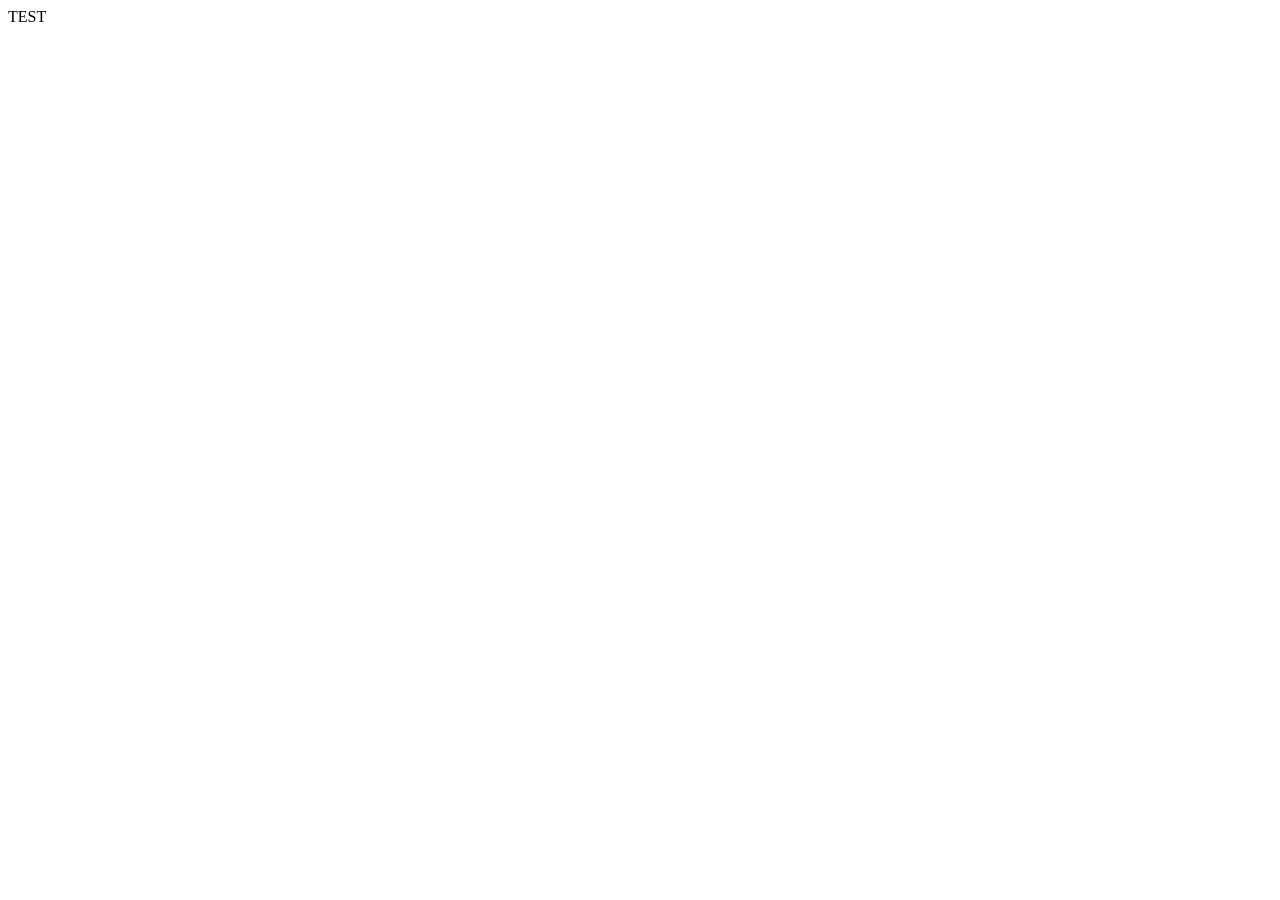
==== index.html @ 0baf4788 "initial test" ====
<!DOCTYPE html>
<html lang="en">
<head>
    <meta charset="UTF-8">
    <meta name="viewport" content="width=device-width, initial-scale=1.0">
    <title>Document</title>
</head>
<body>
    TEST
</body>
</html>
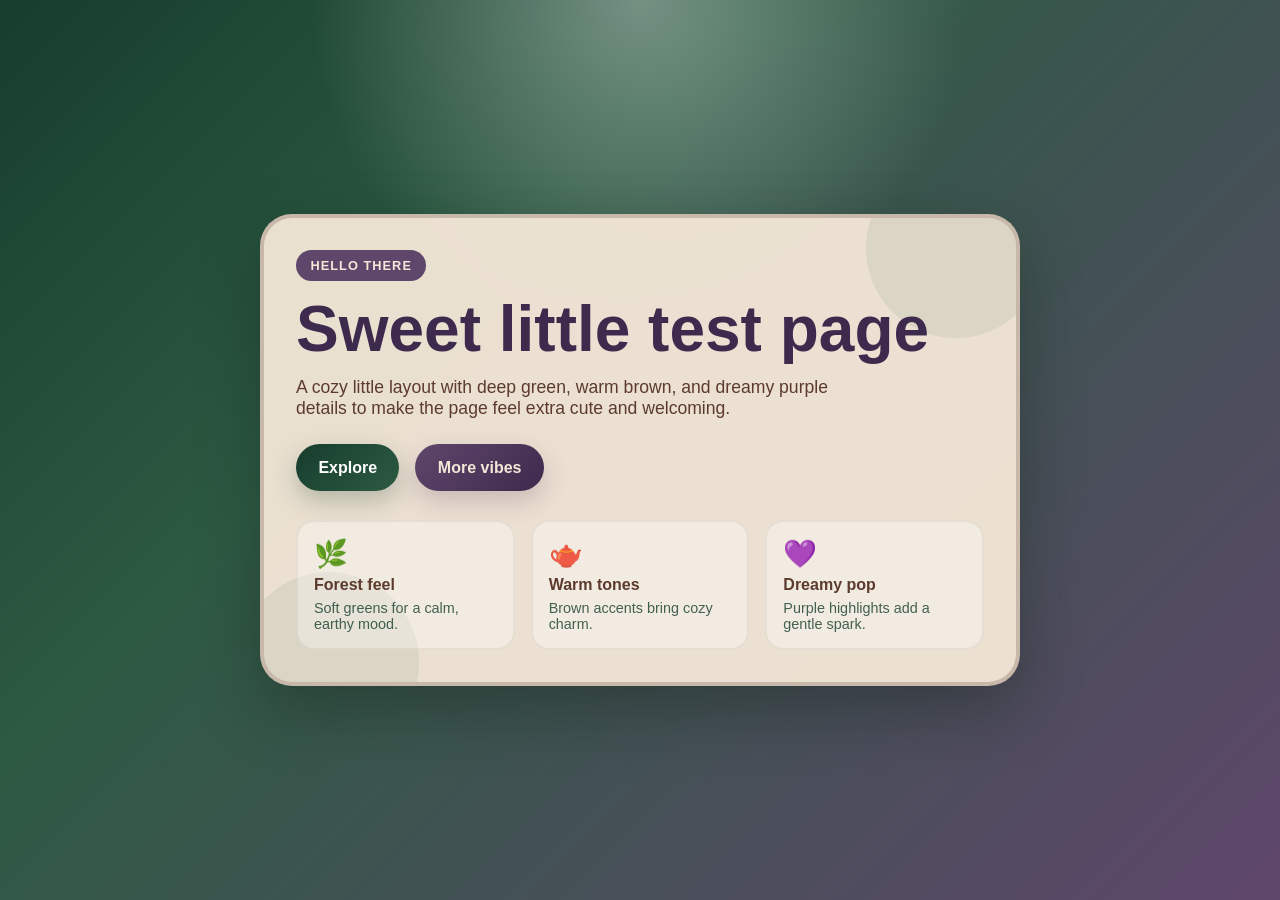
==== commit 39f48501: "test push" ====
--- a/index.html
+++ b/index.html
@@ -3,9 +3,193 @@
 <head>
     <meta charset="UTF-8">
     <meta name="viewport" content="width=device-width, initial-scale=1.0">
-    <title>Document</title>
+    <title>Cute Test Page</title>
+    <style>
+        :root {
+            --forest: #173d2d;
+            --moss: #2d5a43;
+            --sage: #a8b59d;
+            --brown: #5c3b2e;
+            --latte: #f3e7d7;
+            --purple: #5f466b;
+            --plum: #3d2a4d;
+            --blush: #e9c9d6;
+            --gold: #d9b98d;
+        }
+
+        * { box-sizing: border-box; }
+
+        body {
+            margin: 0;
+            min-height: 100vh;
+            display: grid;
+            place-items: center;
+            font-family: "Segoe UI", Tahoma, Geneva, Verdana, sans-serif;
+            background:
+                radial-gradient(circle at top, rgba(255,255,255,0.35), transparent 30%),
+                linear-gradient(135deg, var(--forest) 0%, var(--moss) 35%, var(--purple) 100%);
+            color: var(--latte);
+        }
+
+        .card {
+            width: min(90vw, 760px);
+            background: rgba(243, 231, 215, 0.96);
+            color: var(--forest);
+            border-radius: 32px;
+            padding: 2rem;
+            box-shadow: 0 25px 60px rgba(18, 28, 20, 0.35);
+            position: relative;
+            overflow: hidden;
+            border: 4px solid rgba(93, 64, 52, 0.25);
+        }
+
+        .card::before,
+        .card::after {
+            content: "";
+            position: absolute;
+            width: 180px;
+            height: 180px;
+            border-radius: 50%;
+            background: rgba(168, 181, 157, 0.25);
+        }
+
+        .card::before {
+            top: -60px;
+            right: -30px;
+        }
+
+        .card::after {
+            bottom: -70px;
+            left: -25px;
+        }
+
+        .content {
+            position: relative;
+            z-index: 1;
+        }
+
+        .badge {
+            display: inline-block;
+            background: var(--purple);
+            color: var(--latte);
+            padding: 0.5rem 0.9rem;
+            border-radius: 999px;
+            font-size: 0.8rem;
+            font-weight: 700;
+            letter-spacing: 0.08em;
+            text-transform: uppercase;
+            margin-bottom: 1rem;
+        }
+
+        h1 {
+            margin: 0;
+            font-size: clamp(2.2rem, 5vw, 4rem);
+            line-height: 1;
+            color: var(--plum);
+        }
+
+        .subtitle {
+            margin: 1rem 0 1.6rem;
+            font-size: 1.1rem;
+            color: var(--brown);
+            max-width: 36rem;
+        }
+
+        .buttons {
+            display: flex;
+            flex-wrap: wrap;
+            gap: 1rem;
+            margin-bottom: 1.8rem;
+        }
+
+        .button {
+            display: inline-flex;
+            align-items: center;
+            justify-content: center;
+            text-decoration: none;
+            padding: 0.9rem 1.4rem;
+            border-radius: 999px;
+            font-weight: 700;
+            transition: transform 0.2s ease, box-shadow 0.2s ease;
+        }
+
+        .button:hover {
+            transform: translateY(-2px);
+        }
+
+        .button.primary {
+            background: linear-gradient(135deg, var(--forest), var(--moss));
+            color: white;
+            box-shadow: 0 10px 25px rgba(23, 61, 45, 0.25);
+        }
+
+        .button.secondary {
+            background: linear-gradient(135deg, var(--purple), var(--plum));
+            color: var(--latte);
+            box-shadow: 0 10px 25px rgba(95, 70, 107, 0.25);
+        }
+
+        .features {
+            display: grid;
+            grid-template-columns: repeat(auto-fit, minmax(170px, 1fr));
+            gap: 1rem;
+        }
+
+        .feature {
+            background: rgba(255, 255, 255, 0.35);
+            border: 2px solid rgba(93, 64, 52, 0.08);
+            border-radius: 18px;
+            padding: 1rem;
+        }
+
+        .feature .icon {
+            font-size: 1.7rem;
+            margin-bottom: 0.4rem;
+        }
+
+        .feature h3 {
+            margin: 0 0 0.4rem;
+            font-size: 1rem;
+            color: var(--brown);
+        }
+
+        .feature p {
+            margin: 0;
+            font-size: 0.9rem;
+            color: rgba(23, 61, 45, 0.8);
+        }
+    </style>
 </head>
 <body>
-    TEST
+    <main class="card">
+        <div class="content">
+            <div class="badge">hello there</div>
+            <h1>Sweet little test page</h1>
+            <p class="subtitle">A cozy little layout with deep green, warm brown, and dreamy purple details to make the page feel extra cute and welcoming.</p>
+
+            <div class="buttons">
+                <a href="#" class="button primary">Explore</a>
+                <a href="#" class="button secondary">More vibes</a>
+            </div>
+
+            <section class="features">
+                <article class="feature">
+                    <div class="icon">🌿</div>
+                    <h3>Forest feel</h3>
+                    <p>Soft greens for a calm, earthy mood.</p>
+                </article>
+                <article class="feature">
+                    <div class="icon">🫖</div>
+                    <h3>Warm tones</h3>
+                    <p>Brown accents bring cozy charm.</p>
+                </article>
+                <article class="feature">
+                    <div class="icon">💜</div>
+                    <h3>Dreamy pop</h3>
+                    <p>Purple highlights add a gentle spark.</p>
+                </article>
+            </section>
+        </div>
+    </main>
 </body>
 </html>
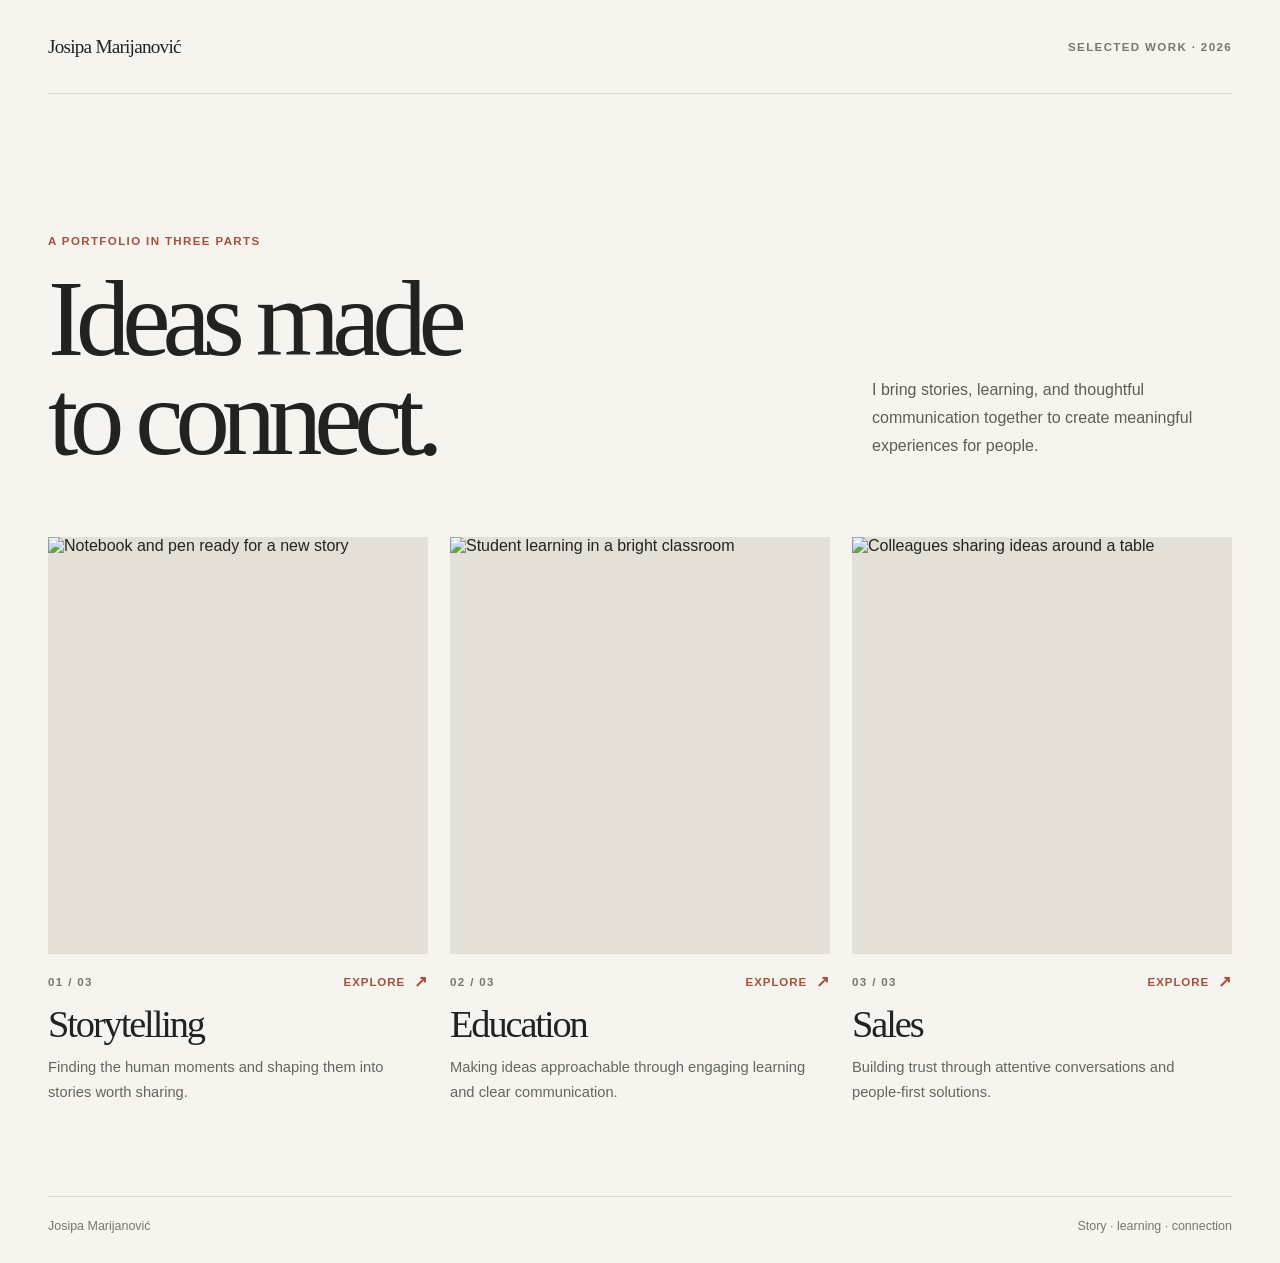
==== commit d1dc277d: "first page example" ====
--- a/index.html
+++ b/index.html
@@ -3,193 +3,70 @@
 <head>
     <meta charset="UTF-8">
     <meta name="viewport" content="width=device-width, initial-scale=1.0">
-    <title>Cute Test Page</title>
-    <style>
-        :root {
-            --forest: #173d2d;
-            --moss: #2d5a43;
-            --sage: #a8b59d;
-            --brown: #5c3b2e;
-            --latte: #f3e7d7;
-            --purple: #5f466b;
-            --plum: #3d2a4d;
-            --blush: #e9c9d6;
-            --gold: #d9b98d;
-        }
-
-        * { box-sizing: border-box; }
-
-        body {
-            margin: 0;
-            min-height: 100vh;
-            display: grid;
-            place-items: center;
-            font-family: "Segoe UI", Tahoma, Geneva, Verdana, sans-serif;
-            background:
-                radial-gradient(circle at top, rgba(255,255,255,0.35), transparent 30%),
-                linear-gradient(135deg, var(--forest) 0%, var(--moss) 35%, var(--purple) 100%);
-            color: var(--latte);
-        }
-
-        .card {
-            width: min(90vw, 760px);
-            background: rgba(243, 231, 215, 0.96);
-            color: var(--forest);
-            border-radius: 32px;
-            padding: 2rem;
-            box-shadow: 0 25px 60px rgba(18, 28, 20, 0.35);
-            position: relative;
-            overflow: hidden;
-            border: 4px solid rgba(93, 64, 52, 0.25);
-        }
-
-        .card::before,
-        .card::after {
-            content: "";
-            position: absolute;
-            width: 180px;
-            height: 180px;
-            border-radius: 50%;
-            background: rgba(168, 181, 157, 0.25);
-        }
-
-        .card::before {
-            top: -60px;
-            right: -30px;
-        }
-
-        .card::after {
-            bottom: -70px;
-            left: -25px;
-        }
-
-        .content {
-            position: relative;
-            z-index: 1;
-        }
-
-        .badge {
-            display: inline-block;
-            background: var(--purple);
-            color: var(--latte);
-            padding: 0.5rem 0.9rem;
-            border-radius: 999px;
-            font-size: 0.8rem;
-            font-weight: 700;
-            letter-spacing: 0.08em;
-            text-transform: uppercase;
-            margin-bottom: 1rem;
-        }
-
-        h1 {
-            margin: 0;
-            font-size: clamp(2.2rem, 5vw, 4rem);
-            line-height: 1;
-            color: var(--plum);
-        }
-
-        .subtitle {
-            margin: 1rem 0 1.6rem;
-            font-size: 1.1rem;
-            color: var(--brown);
-            max-width: 36rem;
-        }
-
-        .buttons {
-            display: flex;
-            flex-wrap: wrap;
-            gap: 1rem;
-            margin-bottom: 1.8rem;
-        }
-
-        .button {
-            display: inline-flex;
-            align-items: center;
-            justify-content: center;
-            text-decoration: none;
-            padding: 0.9rem 1.4rem;
-            border-radius: 999px;
-            font-weight: 700;
-            transition: transform 0.2s ease, box-shadow 0.2s ease;
-        }
-
-        .button:hover {
-            transform: translateY(-2px);
-        }
-
-        .button.primary {
-            background: linear-gradient(135deg, var(--forest), var(--moss));
-            color: white;
-            box-shadow: 0 10px 25px rgba(23, 61, 45, 0.25);
-        }
-
-        .button.secondary {
-            background: linear-gradient(135deg, var(--purple), var(--plum));
-            color: var(--latte);
-            box-shadow: 0 10px 25px rgba(95, 70, 107, 0.25);
-        }
-
-        .features {
-            display: grid;
-            grid-template-columns: repeat(auto-fit, minmax(170px, 1fr));
-            gap: 1rem;
-        }
-
-        .feature {
-            background: rgba(255, 255, 255, 0.35);
-            border: 2px solid rgba(93, 64, 52, 0.08);
-            border-radius: 18px;
-            padding: 1rem;
-        }
-
-        .feature .icon {
-            font-size: 1.7rem;
-            margin-bottom: 0.4rem;
-        }
-
-        .feature h3 {
-            margin: 0 0 0.4rem;
-            font-size: 1rem;
-            color: var(--brown);
-        }
-
-        .feature p {
-            margin: 0;
-            font-size: 0.9rem;
-            color: rgba(23, 61, 45, 0.8);
-        }
-    </style>
+    <meta name="theme-color" content="#f6f4ef">
+    <meta name="description" content="A portfolio of storytelling, education, and sales by Josipa Marijanović.">
+    <title>Josipa Marijanović — Portfolio</title>
+    <link rel="stylesheet" href="./styles.css">
 </head>
 <body>
-    <main class="card">
-        <div class="content">
-            <div class="badge">hello there</div>
-            <h1>Sweet little test page</h1>
-            <p class="subtitle">A cozy little layout with deep green, warm brown, and dreamy purple details to make the page feel extra cute and welcoming.</p>
+    <div class="page">
+        <header class="topbar">
+            <a class="wordmark" href="./index.html">Josipa Marijanović</a>
+            <span class="top-note">Selected work · 2026</span>
+        </header>
 
-            <div class="buttons">
-                <a href="#" class="button primary">Explore</a>
-                <a href="#" class="button secondary">More vibes</a>
-            </div>
+        <main>
+            <section class="intro" aria-labelledby="page-title">
+                <div>
+                    <p class="eyebrow">A portfolio in three parts</p>
+                    <h1 id="page-title">Ideas made<br>to connect.</h1>
+                </div>
+                <p class="intro-copy">I bring stories, learning, and thoughtful communication together to create meaningful experiences for people.</p>
+            </section>
 
-            <section class="features">
-                <article class="feature">
-                    <div class="icon">🌿</div>
-                    <h3>Forest feel</h3>
-                    <p>Soft greens for a calm, earthy mood.</p>
-                </article>
-                <article class="feature">
-                    <div class="icon">🫖</div>
-                    <h3>Warm tones</h3>
-                    <p>Brown accents bring cozy charm.</p>
-                </article>
-                <article class="feature">
-                    <div class="icon">💜</div>
-                    <h3>Dreamy pop</h3>
-                    <p>Purple highlights add a gentle spark.</p>
-                </article>
+            <section class="projects" aria-label="Portfolio areas">
+                <a class="project" href="./storytelling.html">
+                    <div class="image-wrap">
+                        <img src="https://images.unsplash.com/photo-1455390582262-044cdead277a?auto=format&amp;fit=crop&amp;w=1000&amp;q=85" alt="Notebook and pen ready for a new story" loading="lazy">
+                    </div>
+                    <div class="project-topline">
+                        <span class="project-number">01 / 03</span>
+                        <span class="project-link">Explore <span aria-hidden="true">↗</span></span>
+                    </div>
+                    <h2>Storytelling</h2>
+                    <p>Finding the human moments and shaping them into stories worth sharing.</p>
+                </a>
+
+                <a class="project" href="./education.html">
+                    <div class="image-wrap">
+                        <img src="https://images.unsplash.com/photo-1503676260728-1c00da094a0b?auto=format&amp;fit=crop&amp;w=1000&amp;q=85" alt="Student learning in a bright classroom" loading="lazy">
+                    </div>
+                    <div class="project-topline">
+                        <span class="project-number">02 / 03</span>
+                        <span class="project-link">Explore <span aria-hidden="true">↗</span></span>
+                    </div>
+                    <h2>Education</h2>
+                    <p>Making ideas approachable through engaging learning and clear communication.</p>
+                </a>
+
+                <a class="project" href="./sales.html">
+                    <div class="image-wrap">
+                        <img src="https://images.unsplash.com/photo-1556761175-b413da4baf72?auto=format&amp;fit=crop&amp;w=1000&amp;q=85" alt="Colleagues sharing ideas around a table" loading="lazy">
+                    </div>
+                    <div class="project-topline">
+                        <span class="project-number">03 / 03</span>
+                        <span class="project-link">Explore <span aria-hidden="true">↗</span></span>
+                    </div>
+                    <h2>Sales</h2>
+                    <p>Building trust through attentive conversations and people-first solutions.</p>
+                </a>
             </section>
-        </div>
-    </main>
+        </main>
+
+        <footer>
+            <span>Josipa Marijanović</span>
+            <span>Story · learning · connection</span>
+        </footer>
+    </div>
 </body>
-</html>+</html>
--- a/styles.css
+++ b/styles.css
@@ -0,0 +1,219 @@
+:root {
+    color-scheme: light;
+    --paper: #f6f4ef;
+    --ink: #22221f;
+    --muted: #77766f;
+    --line: #d9d7d0;
+    --accent: #a64f3c;
+}
+
+* {
+    box-sizing: border-box;
+}
+
+body {
+    margin: 0;
+    background: var(--paper);
+    color: var(--ink);
+    font-family: "Segoe UI", Arial, sans-serif;
+    -webkit-font-smoothing: antialiased;
+}
+
+a {
+    color: inherit;
+}
+
+.page {
+    width: min(100% - 96px, 1440px);
+    margin: 0 auto;
+}
+
+.topbar {
+    min-height: 94px;
+    display: flex;
+    align-items: center;
+    justify-content: space-between;
+    border-bottom: 1px solid var(--line);
+}
+
+.wordmark {
+    font-family: Georgia, "Times New Roman", serif;
+    font-size: 1.2rem;
+    letter-spacing: -0.04em;
+    text-decoration: none;
+}
+
+.top-note,
+.eyebrow,
+.project-number,
+.project-link {
+    font-size: 0.72rem;
+    font-weight: 650;
+    letter-spacing: 0.12em;
+    text-transform: uppercase;
+}
+
+.top-note {
+    color: var(--muted);
+}
+
+.intro {
+    padding: clamp(72px, 11vw, 148px) 0 70px;
+    display: grid;
+    grid-template-columns: minmax(0, 1.25fr) minmax(240px, 0.75fr);
+    align-items: end;
+    gap: 48px;
+}
+
+.eyebrow {
+    margin: 0 0 22px;
+    color: var(--accent);
+}
+
+h1 {
+    max-width: 850px;
+    margin: 0;
+    font-family: Georgia, "Times New Roman", serif;
+    font-size: clamp(3.8rem, 8.5vw, 8rem);
+    font-weight: 400;
+    line-height: 0.91;
+    letter-spacing: -0.075em;
+}
+
+.intro-copy {
+    max-width: 360px;
+    margin: 0 0 7px auto;
+    color: #5d5c55;
+    font-size: 1rem;
+    line-height: 1.75;
+}
+
+.projects {
+    display: grid;
+    grid-template-columns: repeat(3, minmax(0, 1fr));
+    gap: 22px;
+    padding-bottom: 92px;
+}
+
+.project {
+    min-width: 0;
+    text-decoration: none;
+}
+
+.image-wrap {
+    position: relative;
+    overflow: hidden;
+    aspect-ratio: 0.91;
+    background: #e4e0d7;
+}
+
+.image-wrap img {
+    width: 100%;
+    height: 100%;
+    display: block;
+    object-fit: cover;
+    transition: transform 500ms cubic-bezier(0.2, 0.7, 0.2, 1);
+}
+
+.project:hover .image-wrap img,
+.project:focus-visible .image-wrap img {
+    transform: scale(1.045);
+}
+
+.project-topline {
+    display: flex;
+    align-items: center;
+    justify-content: space-between;
+    padding: 18px 0 11px;
+}
+
+.project-number {
+    color: var(--muted);
+}
+
+.project-link {
+    display: inline-flex;
+    align-items: center;
+    gap: 9px;
+    color: var(--accent);
+    letter-spacing: 0.08em;
+}
+
+.project-link span {
+    font-size: 1rem;
+    transition: transform 180ms ease;
+}
+
+.project:hover .project-link span,
+.project:focus-visible .project-link span {
+    transform: translate(3px, -3px);
+}
+
+.project h2 {
+    margin: 0 0 9px;
+    font-family: Georgia, "Times New Roman", serif;
+    font-size: clamp(1.8rem, 3vw, 2.65rem);
+    font-weight: 400;
+    letter-spacing: -0.055em;
+}
+
+.project p {
+    max-width: 360px;
+    margin: 0;
+    color: #66655f;
+    font-size: 0.92rem;
+    line-height: 1.65;
+}
+
+footer {
+    display: flex;
+    justify-content: space-between;
+    gap: 20px;
+    padding: 22px 0 30px;
+    border-top: 1px solid var(--line);
+    color: var(--muted);
+    font-size: 0.78rem;
+}
+
+@media (max-width: 760px) {
+    .page {
+        width: min(100% - 44px, 560px);
+    }
+
+    .topbar {
+        min-height: 76px;
+    }
+
+    .intro {
+        grid-template-columns: 1fr;
+        gap: 24px;
+        padding: 76px 0 48px;
+    }
+
+    .intro-copy {
+        margin: 0;
+    }
+
+    .projects {
+        grid-template-columns: 1fr;
+        gap: 46px;
+        padding-bottom: 64px;
+    }
+
+    .image-wrap {
+        aspect-ratio: 1.18;
+    }
+
+    .project h2 {
+        font-size: 2.2rem;
+    }
+}
+
+@media (prefers-reduced-motion: reduce) {
+    *,
+    *::before,
+    *::after {
+        scroll-behavior: auto !important;
+        transition-duration: 0.01ms !important;
+    }
+}
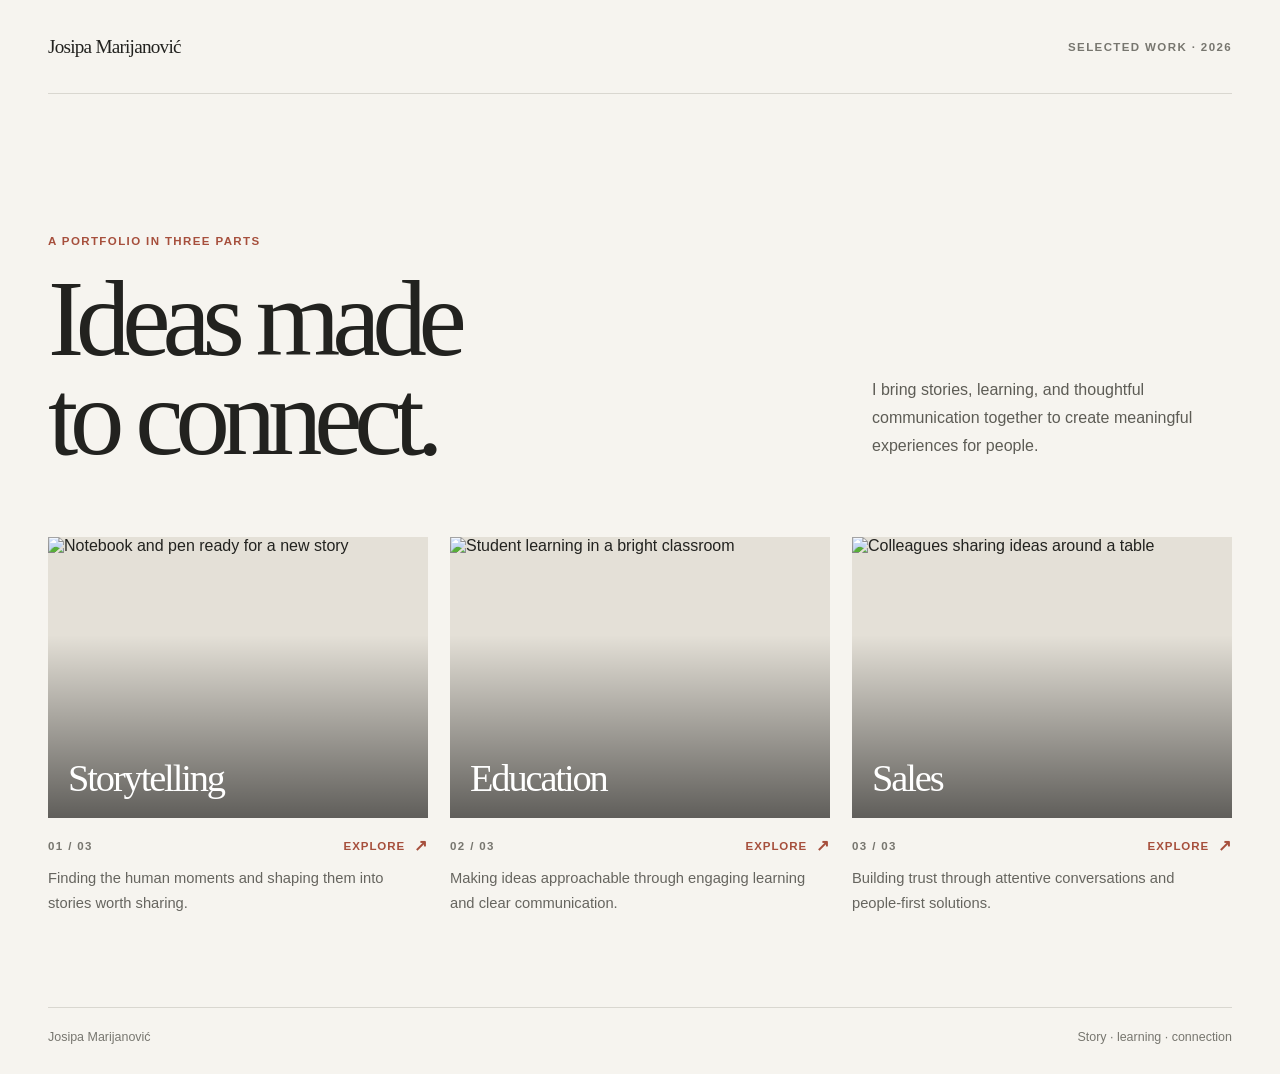
==== commit b81f0018: "update" ====
--- a/index.html
+++ b/index.html
@@ -28,36 +28,36 @@
                 <a class="project" href="./storytelling.html">
                     <div class="image-wrap">
                         <img src="https://images.unsplash.com/photo-1455390582262-044cdead277a?auto=format&amp;fit=crop&amp;w=1000&amp;q=85" alt="Notebook and pen ready for a new story" loading="lazy">
+                        <h2>Storytelling</h2>
                     </div>
                     <div class="project-topline">
                         <span class="project-number">01 / 03</span>
                         <span class="project-link">Explore <span aria-hidden="true">↗</span></span>
                     </div>
-                    <h2>Storytelling</h2>
                     <p>Finding the human moments and shaping them into stories worth sharing.</p>
                 </a>
 
                 <a class="project" href="./education.html">
                     <div class="image-wrap">
                         <img src="https://images.unsplash.com/photo-1503676260728-1c00da094a0b?auto=format&amp;fit=crop&amp;w=1000&amp;q=85" alt="Student learning in a bright classroom" loading="lazy">
+                        <h2>Education</h2>
                     </div>
                     <div class="project-topline">
                         <span class="project-number">02 / 03</span>
                         <span class="project-link">Explore <span aria-hidden="true">↗</span></span>
                     </div>
-                    <h2>Education</h2>
                     <p>Making ideas approachable through engaging learning and clear communication.</p>
                 </a>
 
                 <a class="project" href="./sales.html">
                     <div class="image-wrap">
                         <img src="https://images.unsplash.com/photo-1556761175-b413da4baf72?auto=format&amp;fit=crop&amp;w=1000&amp;q=85" alt="Colleagues sharing ideas around a table" loading="lazy">
+                        <h2>Sales</h2>
                     </div>
                     <div class="project-topline">
                         <span class="project-number">03 / 03</span>
                         <span class="project-link">Explore <span aria-hidden="true">↗</span></span>
                     </div>
-                    <h2>Sales</h2>
                     <p>Building trust through attentive conversations and people-first solutions.</p>
                 </a>
             </section>
--- a/styles.css
+++ b/styles.css
@@ -91,7 +91,8 @@
 .projects {
     display: grid;
     grid-template-columns: repeat(3, minmax(0, 1fr));
-    gap: 22px;
+    column-gap: 22px;
+    row-gap: 48px;
     padding-bottom: 92px;
 }
 
@@ -103,8 +104,15 @@
 .image-wrap {
     position: relative;
     overflow: hidden;
-    aspect-ratio: 0.91;
+    aspect-ratio: 1.35;
     background: #e4e0d7;
+}
+
+.image-wrap::after {
+    position: absolute;
+    inset: 35% 0 0;
+    background: linear-gradient(transparent, rgba(0, 0, 0, 0.58));
+    content: "";
 }
 
 .image-wrap img {
@@ -115,6 +123,20 @@
     transition: transform 500ms cubic-bezier(0.2, 0.7, 0.2, 1);
 }
 
+.project h2 {
+    position: absolute;
+    z-index: 1;
+    right: 20px;
+    bottom: 18px;
+    left: 20px;
+    margin: 0;
+    color: #fff;
+    font-family: Georgia, "Times New Roman", serif;
+    font-size: clamp(1.8rem, 3vw, 2.65rem);
+    font-weight: 400;
+    letter-spacing: -0.055em;
+}
+
 .project:hover .image-wrap img,
 .project:focus-visible .image-wrap img {
     transform: scale(1.045);
@@ -149,14 +171,6 @@
     transform: translate(3px, -3px);
 }
 
-.project h2 {
-    margin: 0 0 9px;
-    font-family: Georgia, "Times New Roman", serif;
-    font-size: clamp(1.8rem, 3vw, 2.65rem);
-    font-weight: 400;
-    letter-spacing: -0.055em;
-}
-
 .project p {
     max-width: 360px;
     margin: 0;
@@ -175,6 +189,91 @@
     font-size: 0.78rem;
 }
 
+.back-link {
+    color: var(--muted);
+    font-size: 0.78rem;
+    text-decoration: none;
+}
+
+.back-link:hover,
+.back-link:focus-visible {
+    color: var(--accent);
+}
+
+.detail-intro {
+    grid-template-columns: minmax(0, 1.1fr) minmax(240px, 0.9fr);
+    padding-bottom: 56px;
+}
+
+.detail-intro h1 {
+    font-size: clamp(3.8rem, 8vw, 7rem);
+}
+
+.detail-hero {
+    margin: 0 0 66px;
+}
+
+.detail-hero img {
+    width: 100%;
+    max-height: 620px;
+    display: block;
+    aspect-ratio: 1.8;
+    object-fit: cover;
+    background: #e4e0d7;
+}
+
+.detail-hero figcaption {
+    margin-top: 12px;
+    color: var(--muted);
+    font-size: 0.78rem;
+}
+
+.detail-content {
+    display: grid;
+    grid-template-columns: minmax(180px, 0.65fr) minmax(0, 1.35fr);
+    gap: 48px;
+    padding-bottom: 88px;
+}
+
+.detail-content h2 {
+    margin: 0;
+    font-family: Georgia, "Times New Roman", serif;
+    font-size: clamp(1.8rem, 3vw, 2.5rem);
+    font-weight: 400;
+    letter-spacing: -0.055em;
+}
+
+.detail-copy {
+    max-width: 680px;
+}
+
+.detail-copy p {
+    margin: 0 0 20px;
+    color: #5d5c55;
+    font-size: 1rem;
+    line-height: 1.8;
+}
+
+.section-nav {
+    display: flex;
+    justify-content: space-between;
+    gap: 24px;
+    padding: 22px 0 30px;
+    border-top: 1px solid var(--line);
+}
+
+.section-nav a {
+    color: var(--accent);
+    font-size: 0.8rem;
+    text-decoration: none;
+}
+
+.section-nav a:hover,
+.section-nav a:focus-visible {
+    text-decoration: underline;
+    text-underline-offset: 4px;
+}
+
 @media (max-width: 760px) {
     .page {
         width: min(100% - 44px, 560px);
@@ -194,9 +293,14 @@
         margin: 0;
     }
 
+    .detail-intro {
+        gap: 24px;
+        padding: 76px 0 40px;
+    }
+
     .projects {
         grid-template-columns: 1fr;
-        gap: 46px;
+        row-gap: 42px;
         padding-bottom: 64px;
     }
 
@@ -204,8 +308,18 @@
         aspect-ratio: 1.18;
     }
 
-    .project h2 {
-        font-size: 2.2rem;
+    .detail-hero {
+        margin-bottom: 48px;
+    }
+
+    .detail-hero img {
+        aspect-ratio: 1.18;
+    }
+
+    .detail-content {
+        grid-template-columns: 1fr;
+        gap: 18px;
+        padding-bottom: 60px;
     }
 }
 
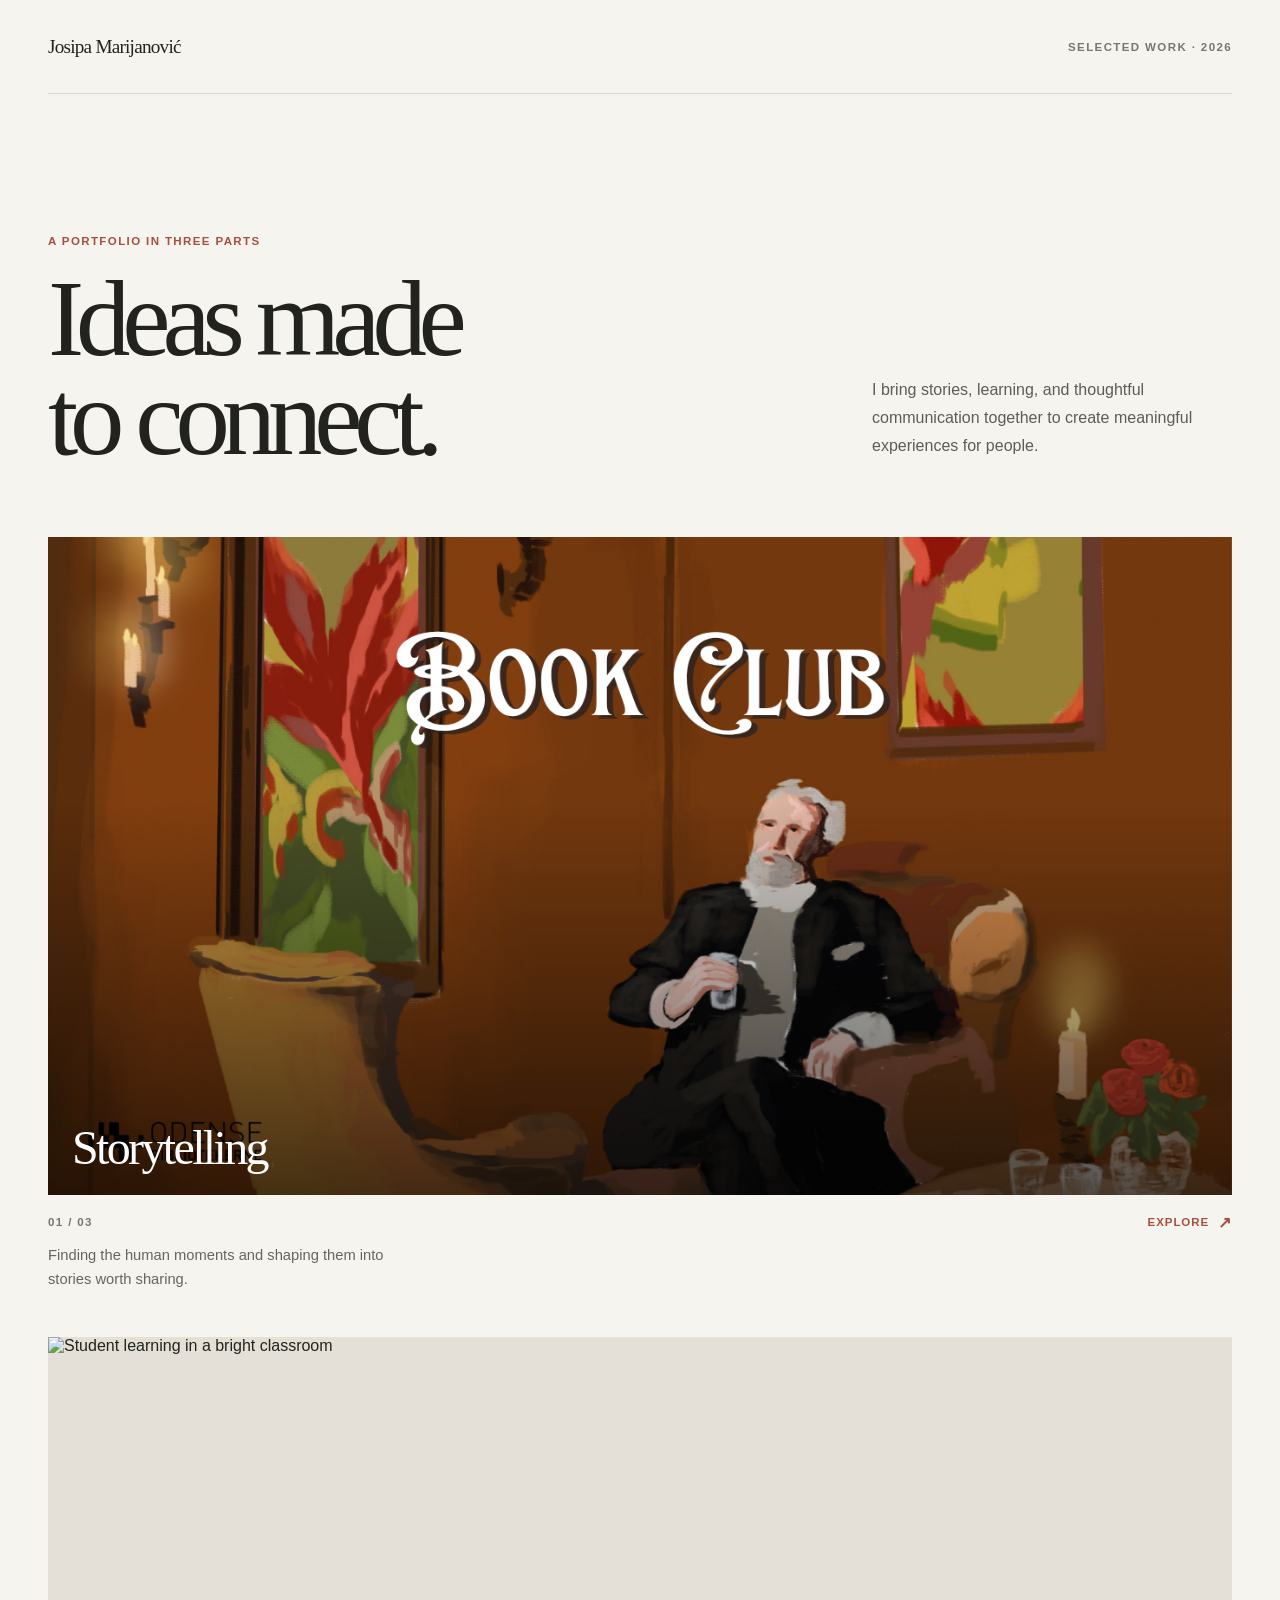
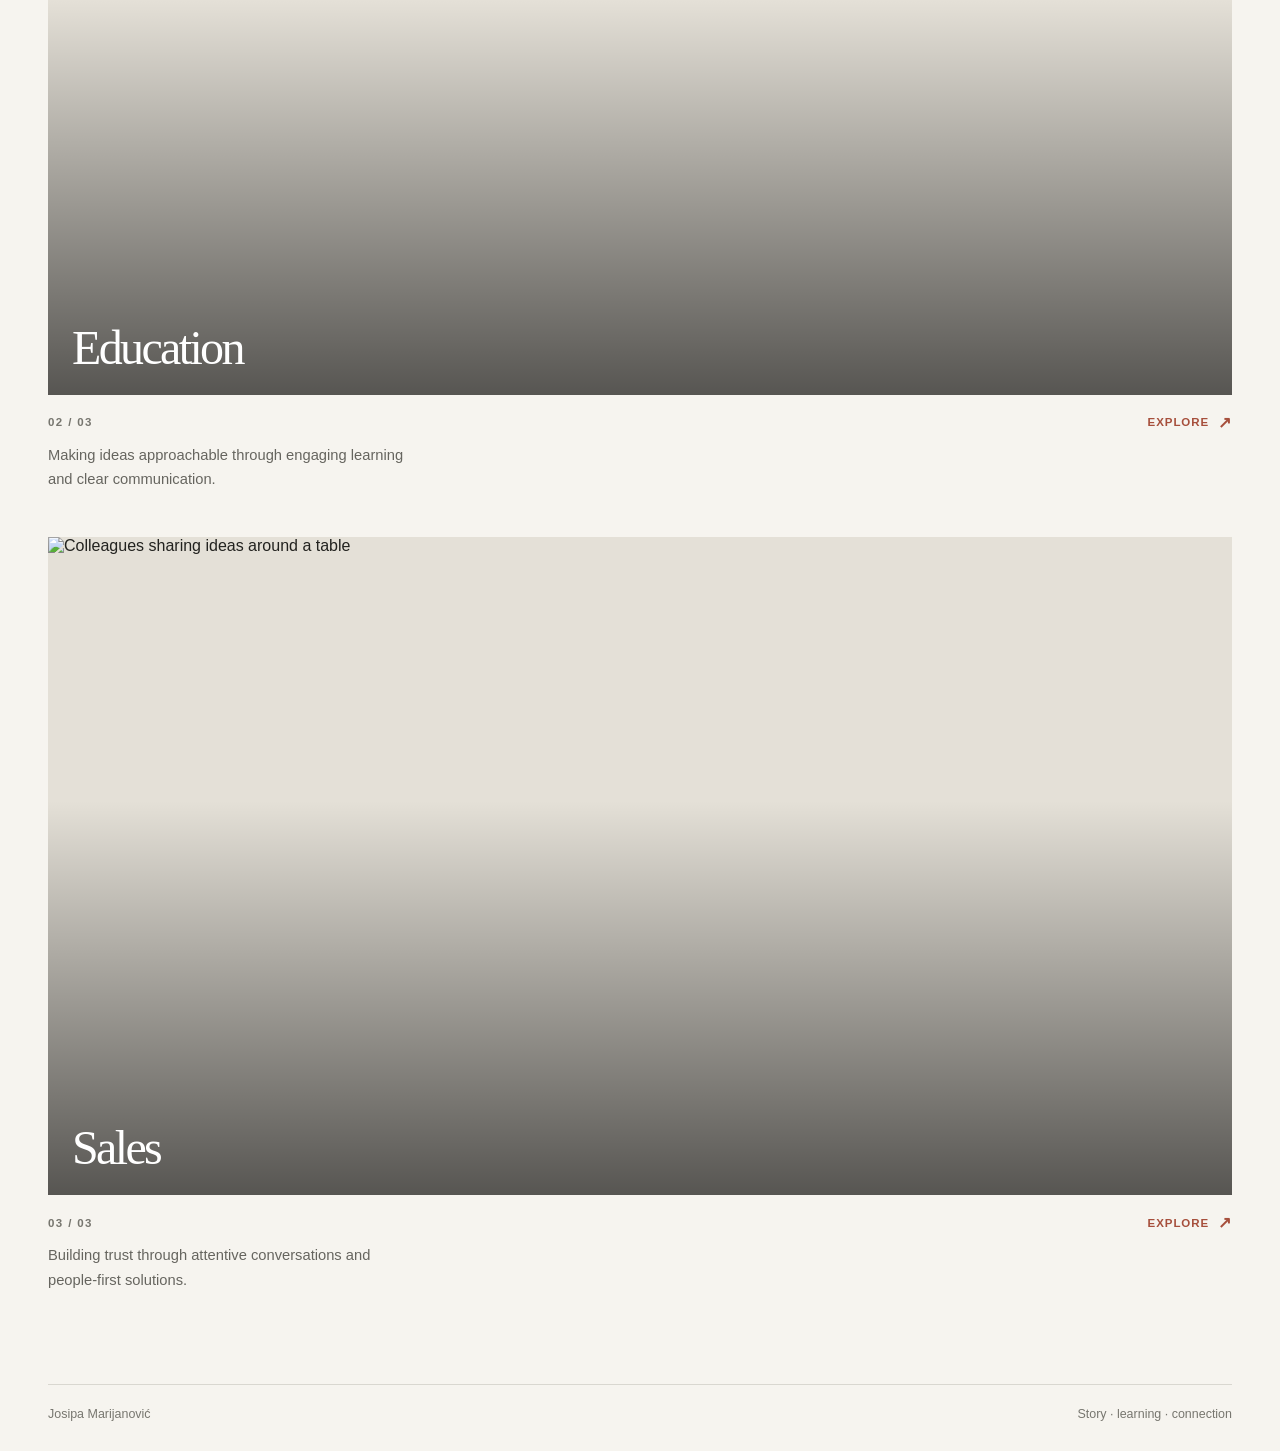
==== commit c10d60e7: "added first picture" ====
--- a/index.html
+++ b/index.html
@@ -27,7 +27,7 @@
             <section class="projects" aria-label="Portfolio areas">
                 <a class="project" href="./storytelling.html">
                     <div class="image-wrap">
-                        <img src="https://images.unsplash.com/photo-1455390582262-044cdead277a?auto=format&amp;fit=crop&amp;w=1000&amp;q=85" alt="Notebook and pen ready for a new story" loading="lazy">
+                        <img src="assets/images/Odense International.png" alt="Notebook and pen ready for a new story" loading="lazy">
                         <h2>Storytelling</h2>
                     </div>
                     <div class="project-topline">
--- a/styles.css
+++ b/styles.css
@@ -90,9 +90,8 @@
 
 .projects {
     display: grid;
-    grid-template-columns: repeat(3, minmax(0, 1fr));
-    column-gap: 22px;
-    row-gap: 48px;
+    grid-template-columns: minmax(0, 1fr);
+    gap: 46px;
     padding-bottom: 92px;
 }
 
@@ -104,15 +103,17 @@
 .image-wrap {
     position: relative;
     overflow: hidden;
-    aspect-ratio: 1.35;
+    aspect-ratio: 1.8;
     background: #e4e0d7;
 }
 
 .image-wrap::after {
     position: absolute;
-    inset: 35% 0 0;
-    background: linear-gradient(transparent, rgba(0, 0, 0, 0.58));
+    inset: 40% 0 0;
+    z-index: 1;
+    background: linear-gradient(transparent, rgba(0, 0, 0, 0.62));
     content: "";
+    pointer-events: none;
 }
 
 .image-wrap img {
@@ -125,14 +126,13 @@
 
 .project h2 {
     position: absolute;
-    z-index: 1;
-    right: 20px;
-    bottom: 18px;
-    left: 20px;
+    z-index: 2;
+    bottom: 20px;
+    left: 24px;
     margin: 0;
     color: #fff;
     font-family: Georgia, "Times New Roman", serif;
-    font-size: clamp(1.8rem, 3vw, 2.65rem);
+    font-size: clamp(1.8rem, 4vw, 3rem);
     font-weight: 400;
     letter-spacing: -0.055em;
 }
@@ -300,12 +300,16 @@
 
     .projects {
         grid-template-columns: 1fr;
-        row-gap: 42px;
+        gap: 46px;
         padding-bottom: 64px;
     }
 
     .image-wrap {
         aspect-ratio: 1.18;
+    }
+
+    .project h2 {
+        font-size: 2.2rem;
     }
 
     .detail-hero {
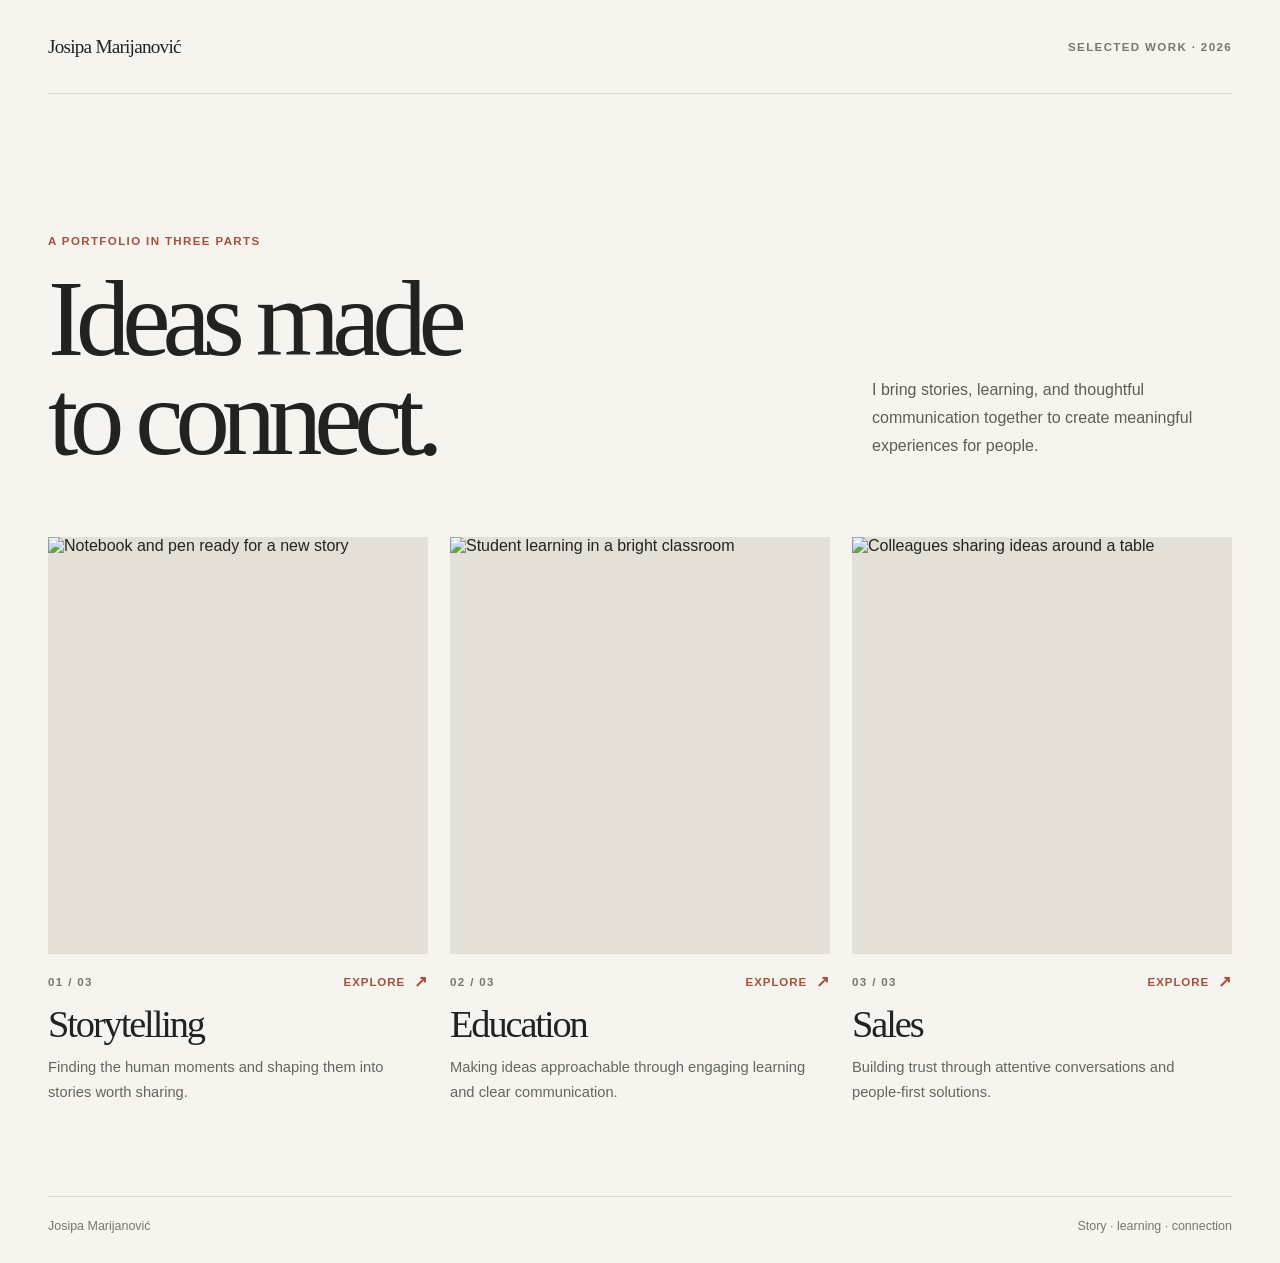
==== commit bf612330: "reverting to the first version" ====
--- a/index.html
+++ b/index.html
@@ -27,37 +27,37 @@
             <section class="projects" aria-label="Portfolio areas">
                 <a class="project" href="./storytelling.html">
                     <div class="image-wrap">
-                        <img src="assets/images/Odense International.png" alt="Notebook and pen ready for a new story" loading="lazy">
-                        <h2>Storytelling</h2>
+                        <img src="https://images.unsplash.com/photo-1455390582262-044cdead277a?auto=format&amp;fit=crop&amp;w=1000&amp;q=85" alt="Notebook and pen ready for a new story" loading="lazy">
                     </div>
                     <div class="project-topline">
                         <span class="project-number">01 / 03</span>
                         <span class="project-link">Explore <span aria-hidden="true">↗</span></span>
                     </div>
+                    <h2>Storytelling</h2>
                     <p>Finding the human moments and shaping them into stories worth sharing.</p>
                 </a>
 
                 <a class="project" href="./education.html">
                     <div class="image-wrap">
                         <img src="https://images.unsplash.com/photo-1503676260728-1c00da094a0b?auto=format&amp;fit=crop&amp;w=1000&amp;q=85" alt="Student learning in a bright classroom" loading="lazy">
-                        <h2>Education</h2>
                     </div>
                     <div class="project-topline">
                         <span class="project-number">02 / 03</span>
                         <span class="project-link">Explore <span aria-hidden="true">↗</span></span>
                     </div>
+                    <h2>Education</h2>
                     <p>Making ideas approachable through engaging learning and clear communication.</p>
                 </a>
 
                 <a class="project" href="./sales.html">
                     <div class="image-wrap">
                         <img src="https://images.unsplash.com/photo-1556761175-b413da4baf72?auto=format&amp;fit=crop&amp;w=1000&amp;q=85" alt="Colleagues sharing ideas around a table" loading="lazy">
-                        <h2>Sales</h2>
                     </div>
                     <div class="project-topline">
                         <span class="project-number">03 / 03</span>
                         <span class="project-link">Explore <span aria-hidden="true">↗</span></span>
                     </div>
+                    <h2>Sales</h2>
                     <p>Building trust through attentive conversations and people-first solutions.</p>
                 </a>
             </section>
--- a/styles.css
+++ b/styles.css
@@ -90,8 +90,8 @@
 
 .projects {
     display: grid;
-    grid-template-columns: minmax(0, 1fr);
-    gap: 46px;
+    grid-template-columns: repeat(3, minmax(0, 1fr));
+    gap: 22px;
     padding-bottom: 92px;
 }
 
@@ -103,17 +103,8 @@
 .image-wrap {
     position: relative;
     overflow: hidden;
-    aspect-ratio: 1.8;
+    aspect-ratio: 0.91;
     background: #e4e0d7;
-}
-
-.image-wrap::after {
-    position: absolute;
-    inset: 40% 0 0;
-    z-index: 1;
-    background: linear-gradient(transparent, rgba(0, 0, 0, 0.62));
-    content: "";
-    pointer-events: none;
 }
 
 .image-wrap img {
@@ -124,19 +115,6 @@
     transition: transform 500ms cubic-bezier(0.2, 0.7, 0.2, 1);
 }
 
-.project h2 {
-    position: absolute;
-    z-index: 2;
-    bottom: 20px;
-    left: 24px;
-    margin: 0;
-    color: #fff;
-    font-family: Georgia, "Times New Roman", serif;
-    font-size: clamp(1.8rem, 4vw, 3rem);
-    font-weight: 400;
-    letter-spacing: -0.055em;
-}
-
 .project:hover .image-wrap img,
 .project:focus-visible .image-wrap img {
     transform: scale(1.045);
@@ -169,6 +147,14 @@
 .project:hover .project-link span,
 .project:focus-visible .project-link span {
     transform: translate(3px, -3px);
+}
+
+.project h2 {
+    margin: 0 0 9px;
+    font-family: Georgia, "Times New Roman", serif;
+    font-size: clamp(1.8rem, 3vw, 2.65rem);
+    font-weight: 400;
+    letter-spacing: -0.055em;
 }
 
 .project p {
@@ -189,91 +175,6 @@
     font-size: 0.78rem;
 }
 
-.back-link {
-    color: var(--muted);
-    font-size: 0.78rem;
-    text-decoration: none;
-}
-
-.back-link:hover,
-.back-link:focus-visible {
-    color: var(--accent);
-}
-
-.detail-intro {
-    grid-template-columns: minmax(0, 1.1fr) minmax(240px, 0.9fr);
-    padding-bottom: 56px;
-}
-
-.detail-intro h1 {
-    font-size: clamp(3.8rem, 8vw, 7rem);
-}
-
-.detail-hero {
-    margin: 0 0 66px;
-}
-
-.detail-hero img {
-    width: 100%;
-    max-height: 620px;
-    display: block;
-    aspect-ratio: 1.8;
-    object-fit: cover;
-    background: #e4e0d7;
-}
-
-.detail-hero figcaption {
-    margin-top: 12px;
-    color: var(--muted);
-    font-size: 0.78rem;
-}
-
-.detail-content {
-    display: grid;
-    grid-template-columns: minmax(180px, 0.65fr) minmax(0, 1.35fr);
-    gap: 48px;
-    padding-bottom: 88px;
-}
-
-.detail-content h2 {
-    margin: 0;
-    font-family: Georgia, "Times New Roman", serif;
-    font-size: clamp(1.8rem, 3vw, 2.5rem);
-    font-weight: 400;
-    letter-spacing: -0.055em;
-}
-
-.detail-copy {
-    max-width: 680px;
-}
-
-.detail-copy p {
-    margin: 0 0 20px;
-    color: #5d5c55;
-    font-size: 1rem;
-    line-height: 1.8;
-}
-
-.section-nav {
-    display: flex;
-    justify-content: space-between;
-    gap: 24px;
-    padding: 22px 0 30px;
-    border-top: 1px solid var(--line);
-}
-
-.section-nav a {
-    color: var(--accent);
-    font-size: 0.8rem;
-    text-decoration: none;
-}
-
-.section-nav a:hover,
-.section-nav a:focus-visible {
-    text-decoration: underline;
-    text-underline-offset: 4px;
-}
-
 @media (max-width: 760px) {
     .page {
         width: min(100% - 44px, 560px);
@@ -293,11 +194,6 @@
         margin: 0;
     }
 
-    .detail-intro {
-        gap: 24px;
-        padding: 76px 0 40px;
-    }
-
     .projects {
         grid-template-columns: 1fr;
         gap: 46px;
@@ -310,20 +206,6 @@
 
     .project h2 {
         font-size: 2.2rem;
-    }
-
-    .detail-hero {
-        margin-bottom: 48px;
-    }
-
-    .detail-hero img {
-        aspect-ratio: 1.18;
-    }
-
-    .detail-content {
-        grid-template-columns: 1fr;
-        gap: 18px;
-        padding-bottom: 60px;
     }
 }
 
